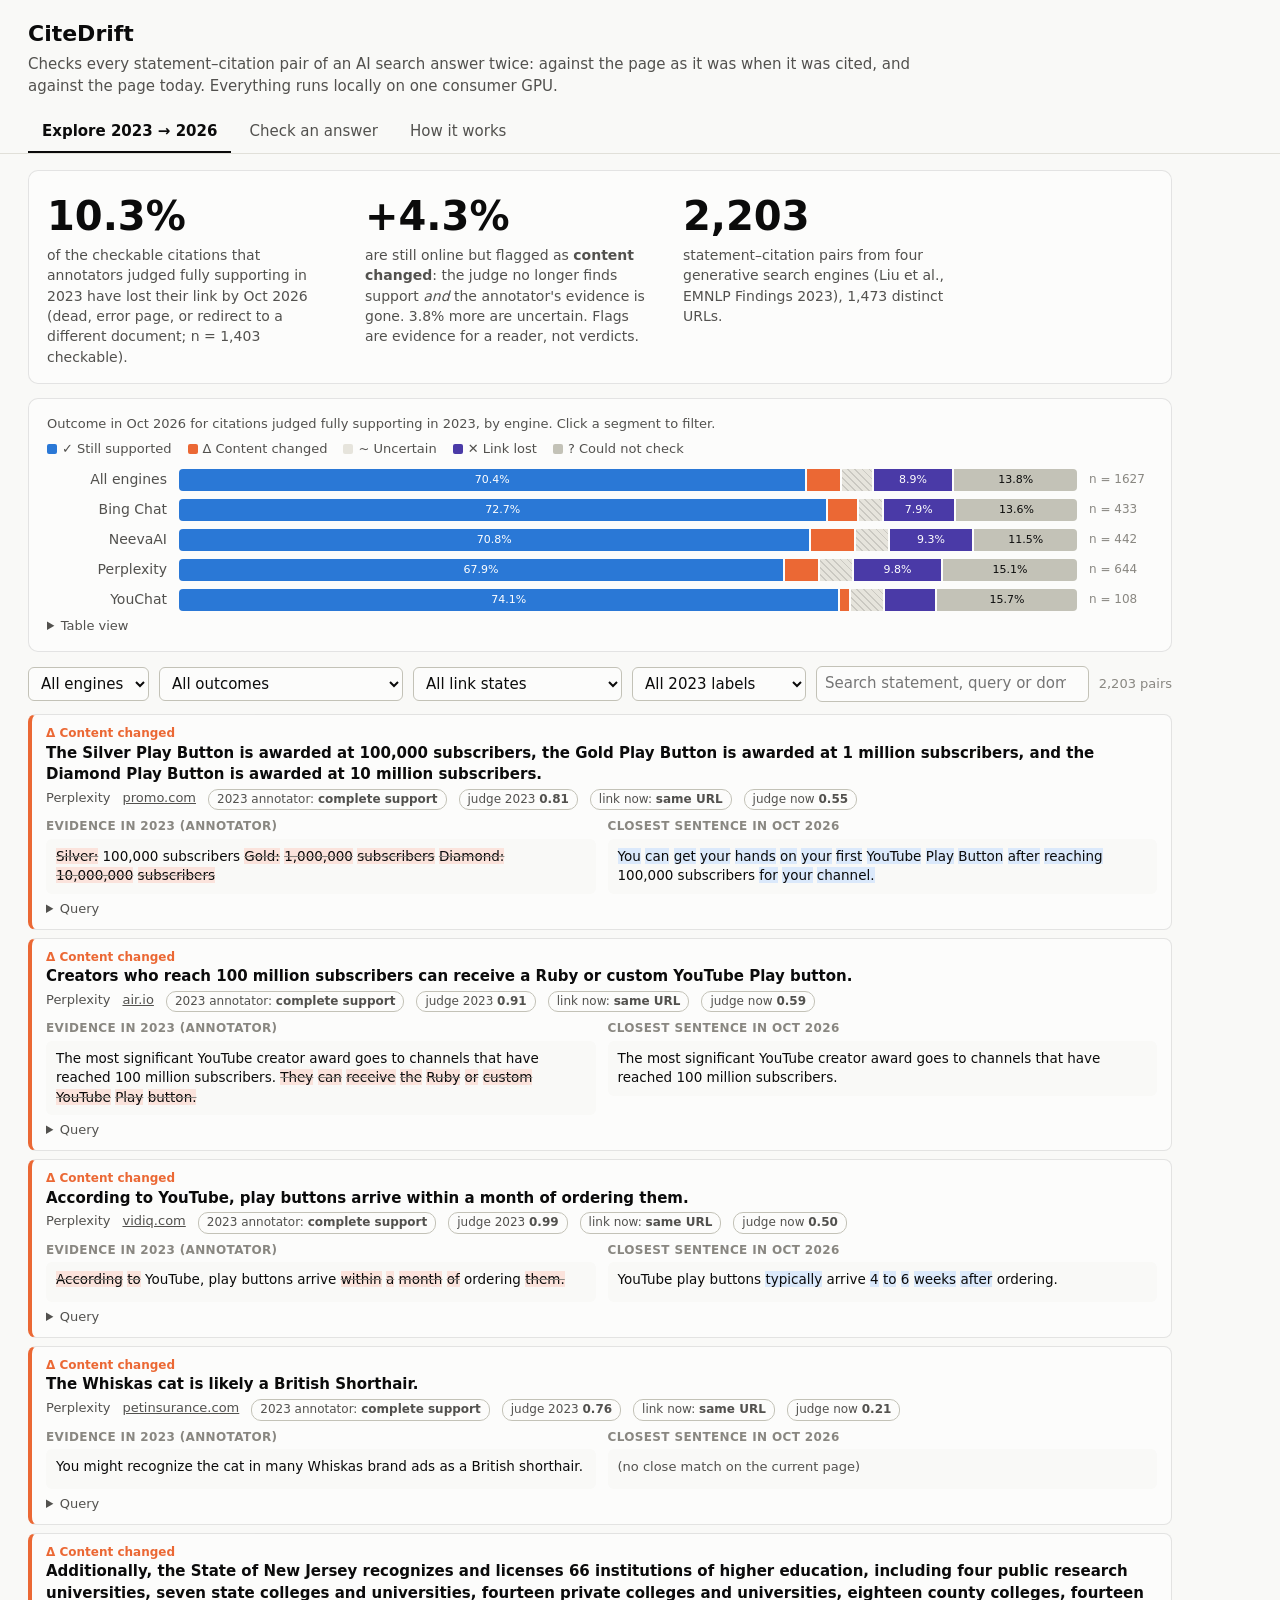
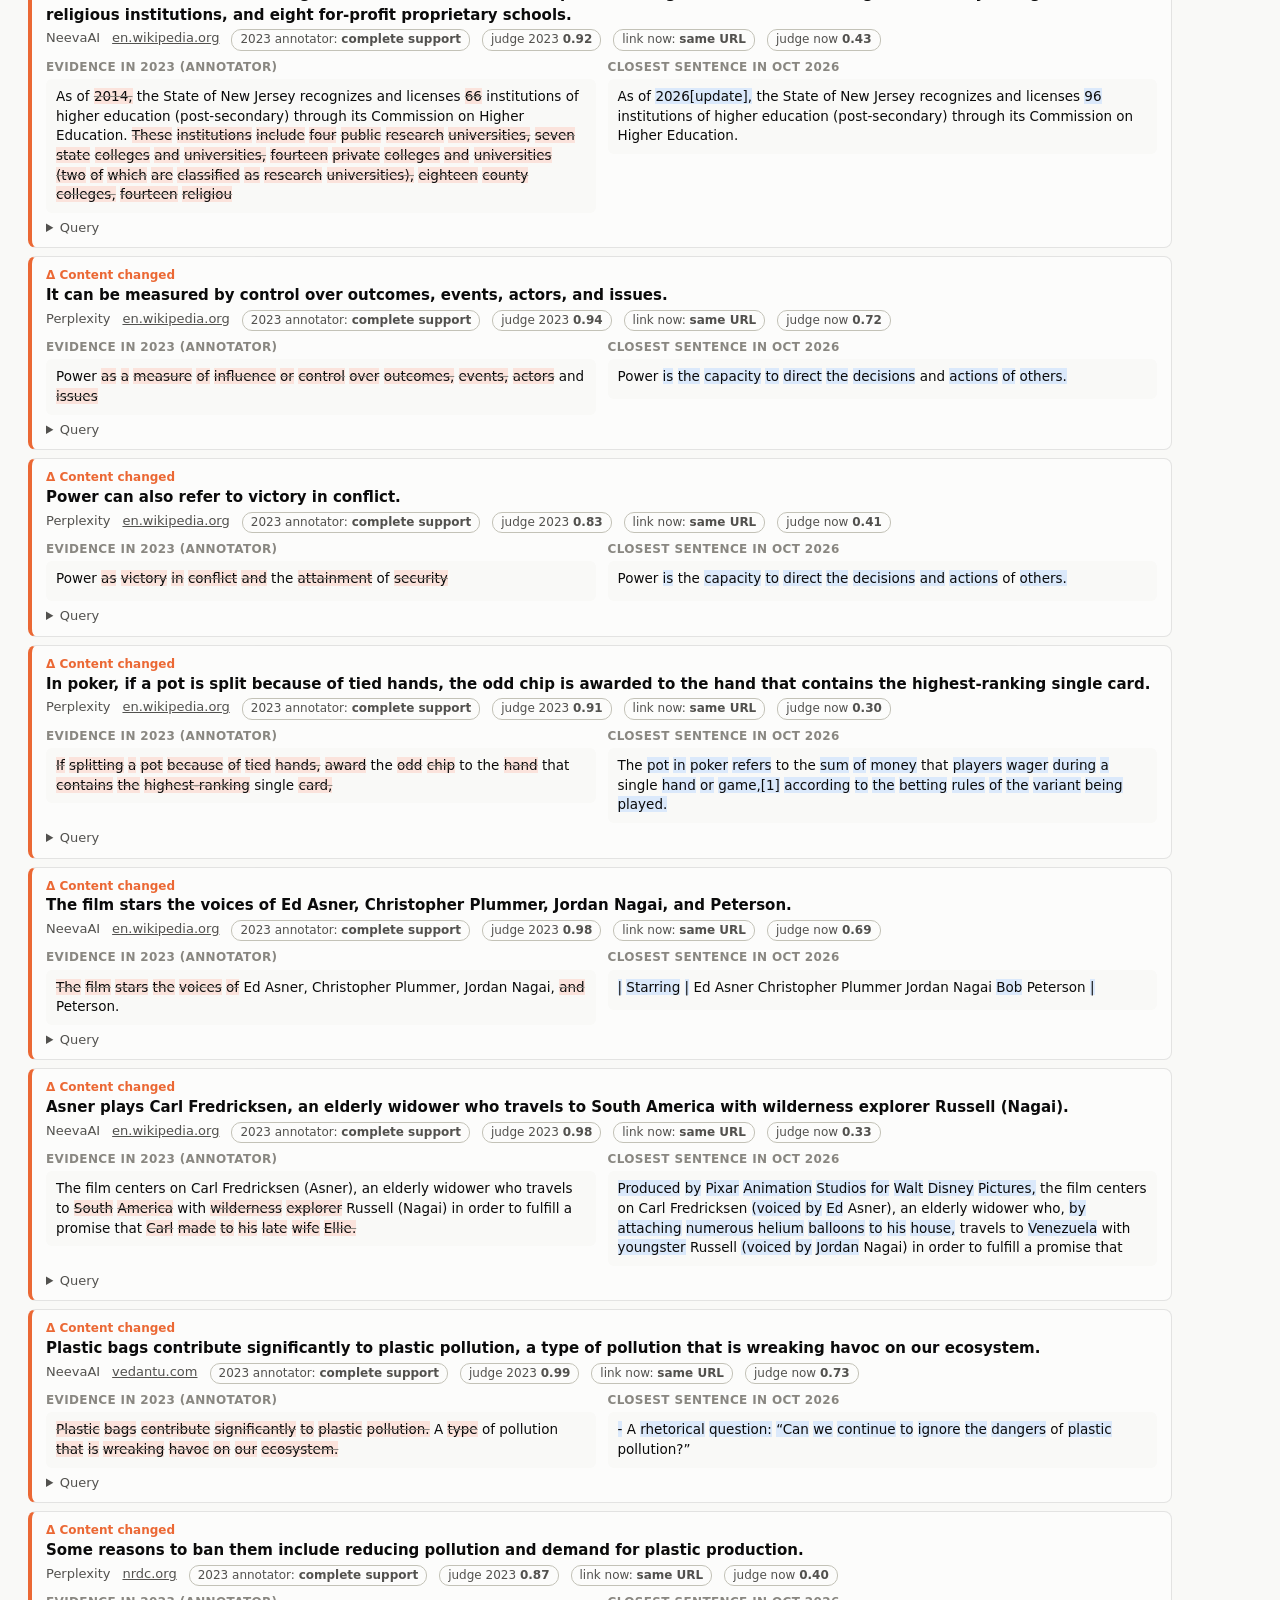
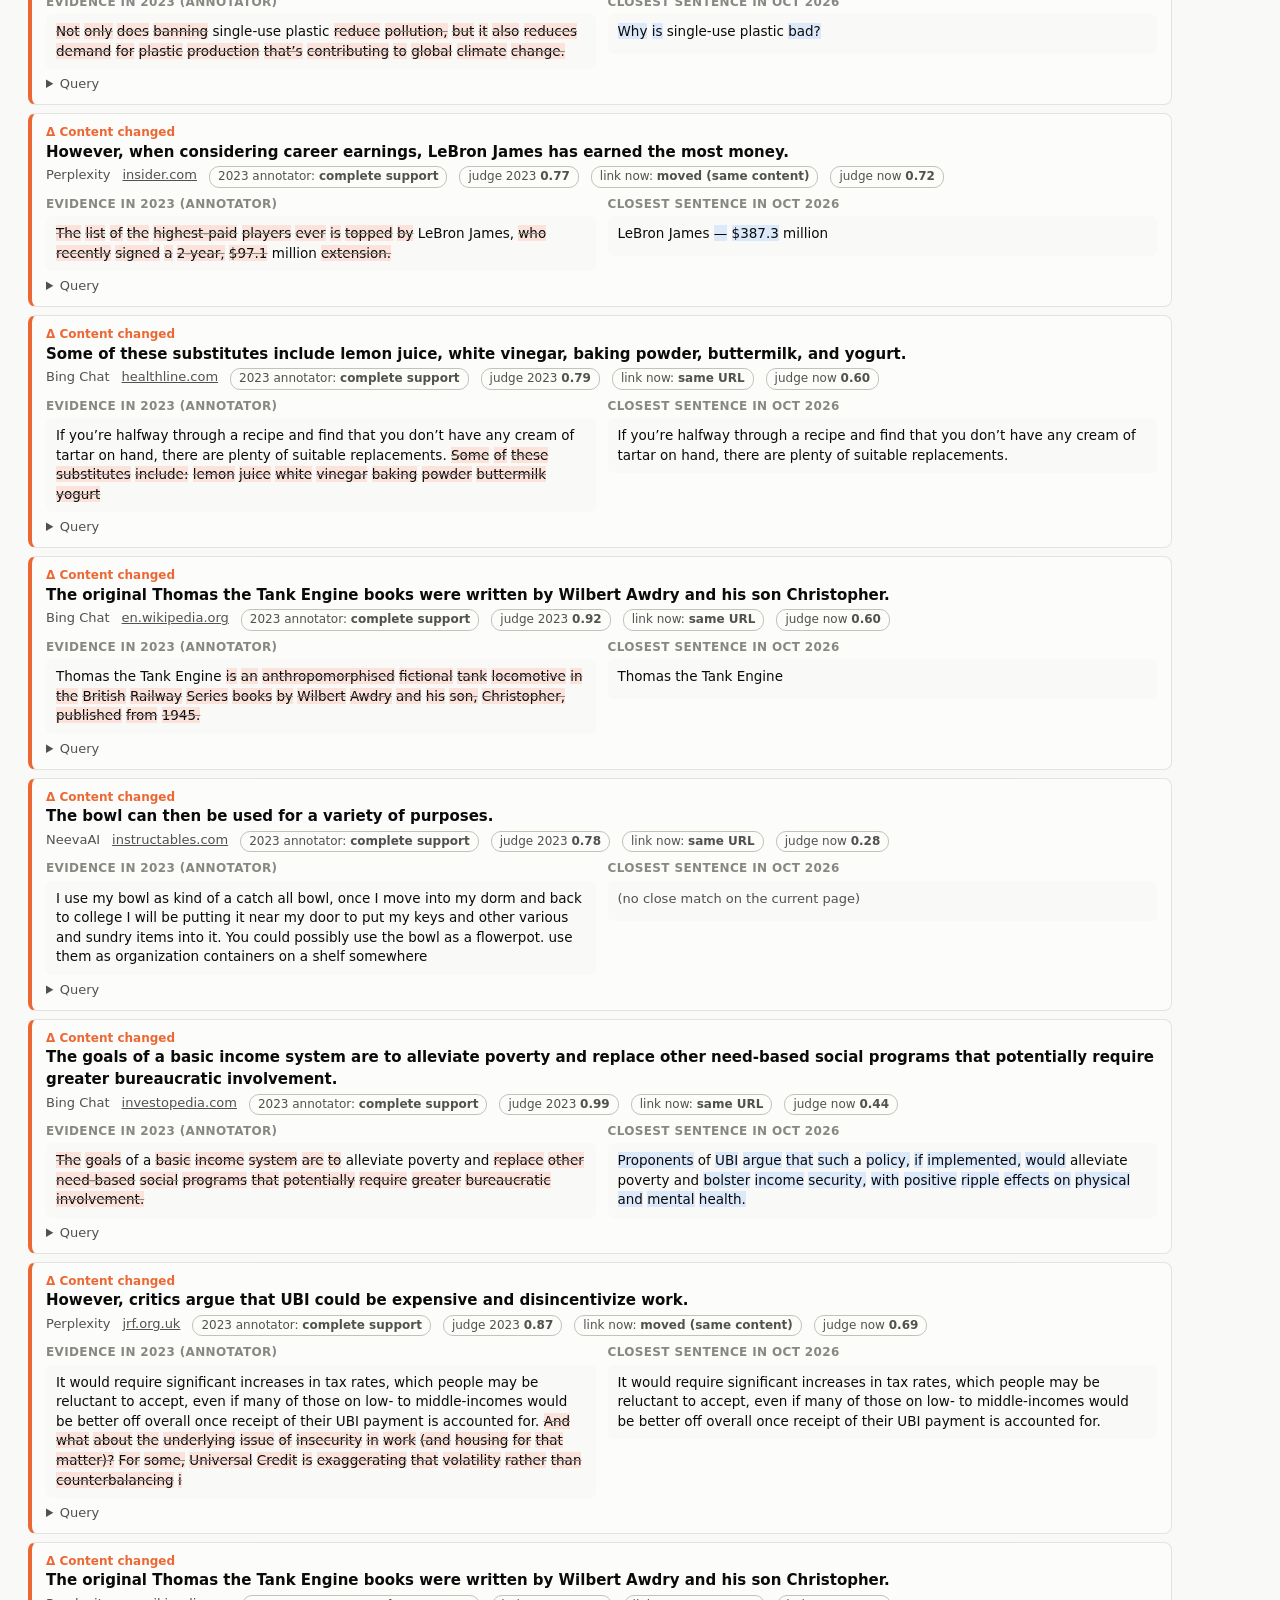
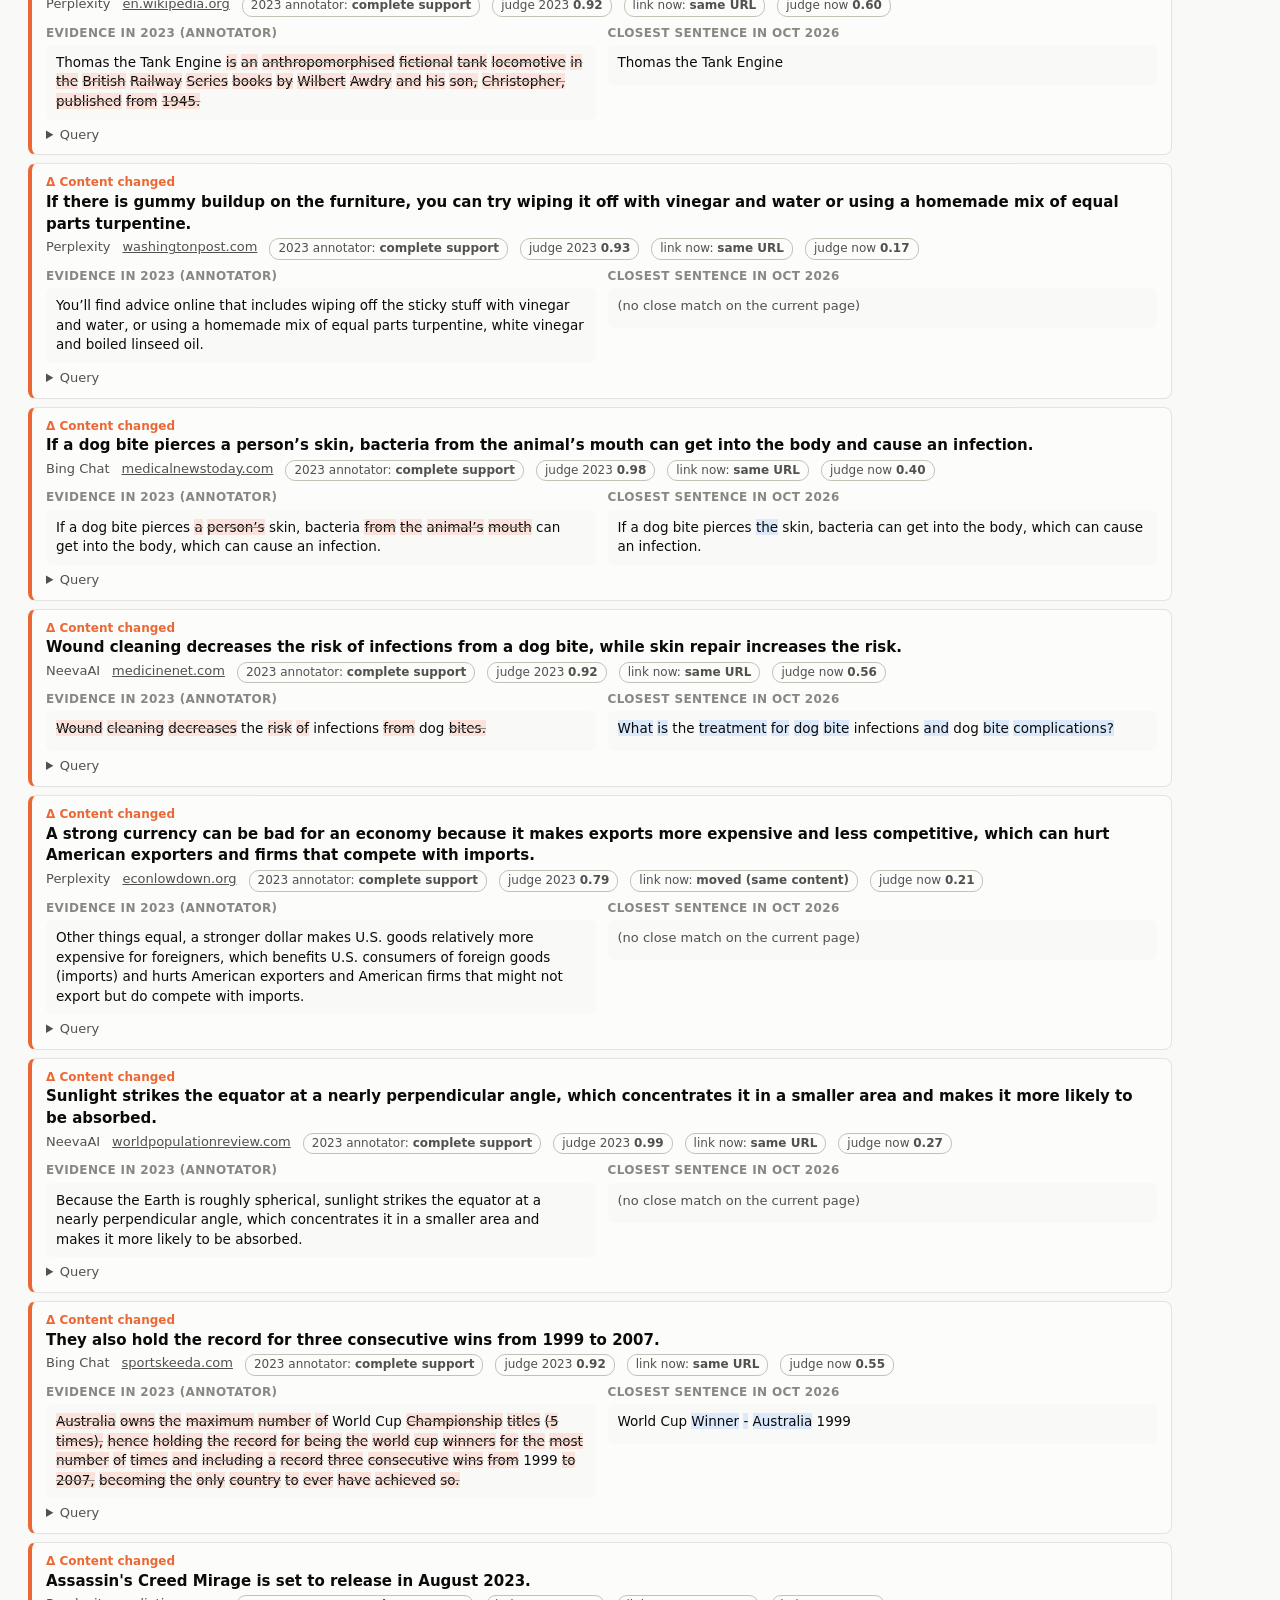
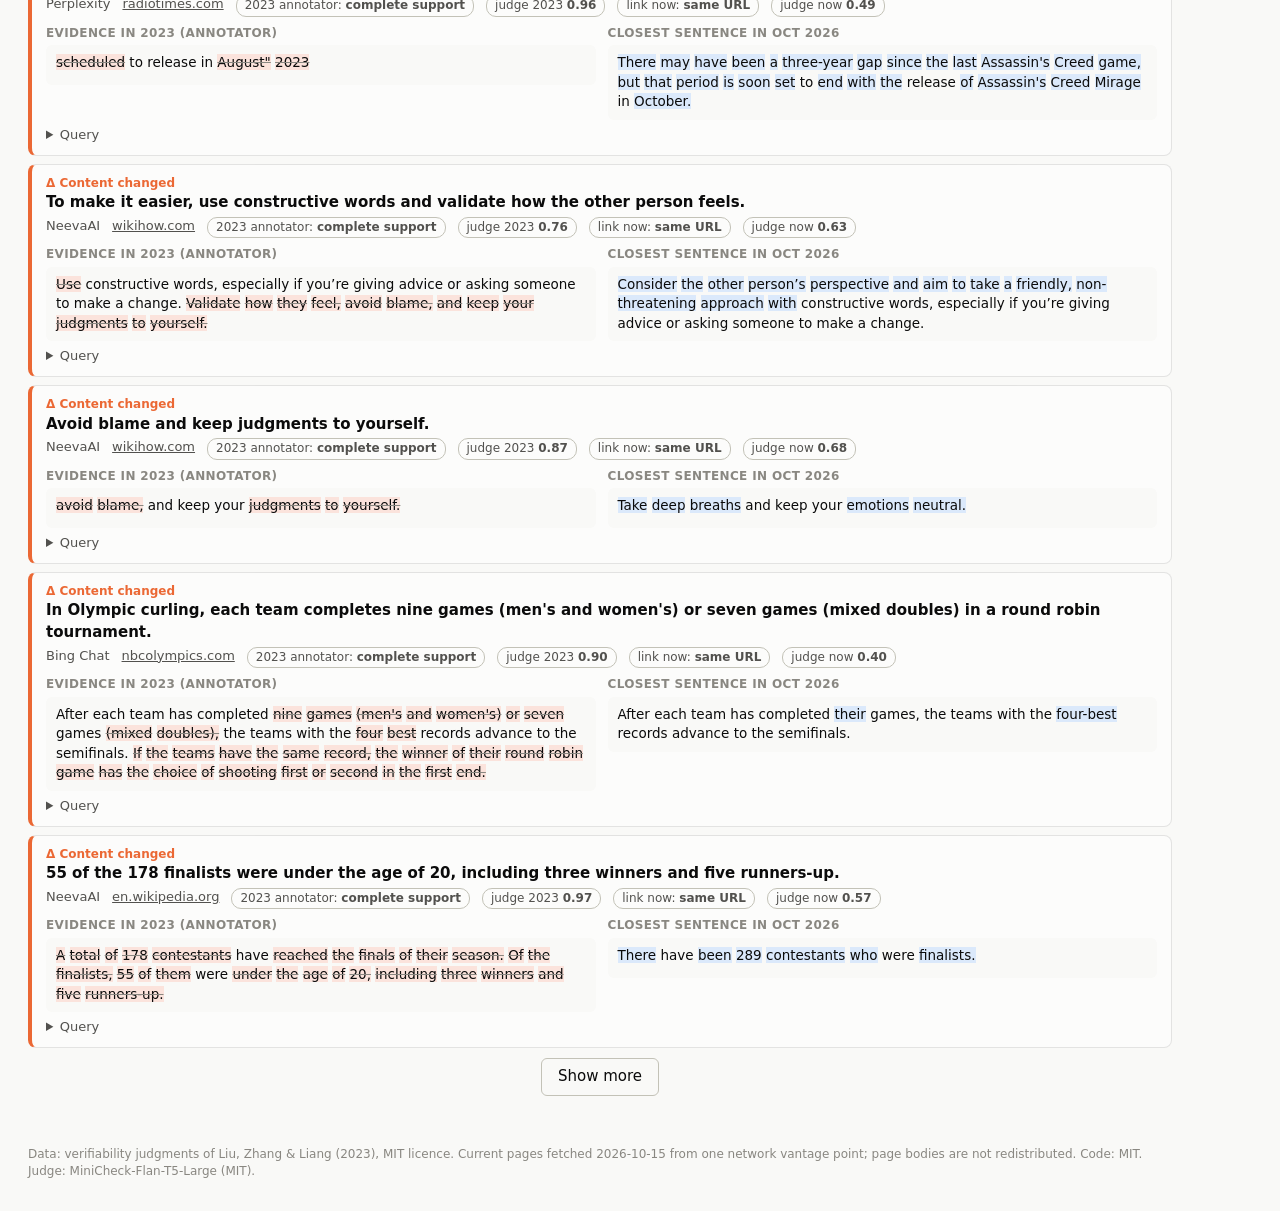
==== app/static/index.html @ 55ca8584 "Initial commit: CiteDrift system, experiments, explorer and demo paper" ====
<!doctype html>
<html lang="en">
<head>
<meta charset="utf-8">
<meta name="viewport" content="width=device-width, initial-scale=1">
<title>CiteDrift: do cited pages still support AI search answers?</title>
<link rel="icon" href="data:image/svg+xml,%3Csvg xmlns='http://www.w3.org/2000/svg' viewBox='0 0 16 16'%3E%3Crect width='16' height='16' rx='3' fill='%232a78d6'/%3E%3Cpath d='M4 8.5l2.5 2.5L12 5' stroke='white' stroke-width='2' fill='none'/%3E%3C/svg%3E">
<link rel="stylesheet" href="style.css">
</head>
<body>
<header>
  <h1>CiteDrift</h1>
  <p>Checks every statement–citation pair of an AI search answer twice: against the page as it was when it was cited,
  and against the page today. Everything runs locally on one consumer GPU.</p>
</header>
<nav>
  <button data-tab="explore" class="on">Explore 2023 → 2026</button>
  <button data-tab="check">Check an answer</button>
  <button data-tab="about">How it works</button>
</nav>
<main>
  <section id="explore">
    <div class="panel">
      <div class="hero" id="hero"></div>
    </div>
    <div class="panel">
      <div class="note" id="barTitle"></div>
      <div class="legend" id="legend"></div>
      <div class="rows" id="bars"></div>
      <details><summary>Table view</summary><div id="table"></div></details>
    </div>
    <div class="filters">
      <select id="fEngine"><option value="">All engines</option></select>
      <select id="fClass"><option value="">All outcomes</option></select>
      <select id="fState"><option value="">All link states</option></select>
      <select id="fLabel"><option value="">All 2023 labels</option><option>complete_support</option><option>partial_support</option><option>no_support</option></select>
      <input id="fText" type="search" placeholder="Search statement, query or domain">
      <span class="count" id="count"></span>
    </div>
    <div id="list"></div>
    <div class="more"><button class="act ghost hidden" id="moreBtn">Show more</button></div>
  </section>

  <section id="check" class="hidden">
    <div class="panel">
      <div id="checkStatus" class="note"></div>
      <label class="f" for="answer">Answer text, with citation markers like [1] [2]</label>
      <textarea id="answer" rows="7"></textarea>
      <label class="f" for="urls">Cited URLs, one per line, in marker order ([1] is the first line)</label>
      <textarea id="urls" rows="4"></textarea>
      <div style="display:flex; gap:16px; align-items:end; flex-wrap:wrap">
        <div style="width:220px"><label class="f" for="citedAt">Date of the answer (optional)</label>
          <input id="citedAt" type="date"></div>
        <label class="note"><input type="checkbox" id="explain"> explain flagged citations (Qwen2.5-7B, slower)</label>
        <label class="note"><input type="checkbox" id="datasetThen"> use the 2023 page text saved with the Liu et al. data (if local)</label>
        <label class="note"><input type="checkbox" id="browserCheck"> open refused pages once in a browser (slower)</label>
        <button class="act" id="runBtn">Check citations</button>
        <button class="act ghost" id="exampleBtn">Load an example</button>
      </div>
      <p class="note">With a date, the Internet Archive snapshot closest to it is used as the "then" page. Without one,
      only today's support is judged. Pages are fetched once, on your request, by your own machine.</p>
    </div>
    <div id="checkOut"></div>
  </section>

  <section id="about" class="hidden">
    <div class="panel note" id="aboutBody"></div>
  </section>
</main>
<div class="tip" id="tip"></div>
<footer id="foot"></footer>
<script src="app.js"></script>
</body>
</html>
---- app/static/style.css ----
:root {
  color-scheme: light;
  --page: #f9f9f7; --surface: #fcfcfb; --ink: #0b0b0b; --ink2: #52514e; --muted: #898781;
  --grid: #e1e0d9; --axis: #c3c2b7; --ring: rgba(11,11,11,0.10);
  --c-still: #2a78d6; --c-changed: #eb6834; --c-lost: #4a3aa7; --c-unver: #c3c2b7; --c-uncert: #e6e4dc; --c-never: #898781;
  --del: #fbe3dc; --ins: #dbe9fb;
  font-family: system-ui, -apple-system, "Segoe UI", sans-serif;
}
@media (prefers-color-scheme: dark) {
  :root:where(:not([data-theme="light"])) {
    color-scheme: dark;
    --page: #0d0d0d; --surface: #1a1a19; --ink: #ffffff; --ink2: #c3c2b7; --muted: #898781;
    --grid: #2c2c2a; --axis: #383835; --ring: rgba(255,255,255,0.10);
    --c-still: #3987e5; --c-changed: #d95926; --c-lost: #9085e9; --c-unver: #4a4a46; --c-uncert: #33332f; --c-never: #6f6d68;
    --del: #4a2a20; --ins: #1d3553;
  }
}
* { box-sizing: border-box; }
body { margin: 0; background: var(--page); color: var(--ink); font-size: 15px; line-height: 1.45; }
header { padding: 18px 28px 6px; }
header h1 { margin: 0; font-size: 22px; }
header p { margin: 4px 0 0; color: var(--ink2); max-width: 900px; }
nav { display: flex; gap: 4px; padding: 10px 28px 0; border-bottom: 1px solid var(--grid); }
nav button { border: 0; background: none; padding: 8px 14px; font: inherit; color: var(--ink2); cursor: pointer;
  border-bottom: 2px solid transparent; }
nav button.on { color: var(--ink); border-bottom-color: var(--ink); font-weight: 600; }
main { padding: 16px 28px 40px; max-width: 1200px; }
.panel { background: var(--surface); border: 1px solid var(--ring); border-radius: 10px; padding: 16px 18px; margin-bottom: 14px; }
.hero { display: flex; gap: 28px; flex-wrap: wrap; align-items: baseline; }
.hero .num { font-size: 40px; font-weight: 650; }
.hero .lab { color: var(--ink2); max-width: 290px; font-size: 14px; }
.legend { display: flex; gap: 16px; flex-wrap: wrap; font-size: 13px; color: var(--ink2); margin: 6px 0 10px; }
.sw { display: inline-block; width: 10px; height: 10px; border-radius: 2px; margin-right: 5px; vertical-align: -1px; }
.rows { display: grid; grid-template-columns: 120px 1fr 64px; gap: 8px 12px; align-items: center; }
.rows .name { font-size: 14px; color: var(--ink2); text-align: right; }
.rows .n { font-size: 12px; color: var(--muted); font-variant-numeric: tabular-nums; }
.bar { display: flex; height: 22px; gap: 2px; }
.seg { height: 100%; min-width: 2px; cursor: pointer; position: relative; display: flex; align-items: center;
  justify-content: center; font-size: 11px; color: #fff; overflow: hidden; white-space: nowrap; }
.seg:first-child { border-radius: 4px 0 0 4px; } .seg:last-child { border-radius: 0 4px 4px 0; }
.seg.unver { color: var(--ink); }
.seg[data-c="uncertain"] { background-image: repeating-linear-gradient(45deg, transparent 0 4px, rgba(0,0,0,.12) 4px 5px); }
.seg:hover { outline: 2px solid var(--ink); outline-offset: 1px; }
.tip { position: fixed; pointer-events: none; background: var(--surface); color: var(--ink); border: 1px solid var(--ring);
  border-radius: 6px; padding: 6px 9px; font-size: 13px; box-shadow: 0 2px 10px rgba(0,0,0,.12); display: none; z-index: 9; }
.filters { display: flex; gap: 10px; flex-wrap: wrap; align-items: center; margin-bottom: 12px; }
.filters select, .filters input { font: inherit; padding: 6px 8px; border: 1px solid var(--axis); border-radius: 6px;
  background: var(--surface); color: var(--ink); }
.filters input { flex: 1; min-width: 200px; }
.count { color: var(--muted); font-size: 13px; }
.card { background: var(--surface); border: 1px solid var(--ring); border-left: 4px solid var(--c-never);
  border-radius: 8px; padding: 10px 14px; margin-bottom: 8px; }
.card.still_supported { border-left-color: var(--c-still); } .card.content_changed { border-left-color: var(--c-changed); }
.card.link_lost { border-left-color: var(--c-lost); } .card.uncertain { border-left-color: var(--c-uncert); } .card.unverifiable { border-left-color: var(--c-unver); }
.card .stmt { font-weight: 550; }
.card .meta { font-size: 13px; color: var(--ink2); margin-top: 3px; display: flex; gap: 12px; flex-wrap: wrap; }
.card .meta a { color: var(--ink2); }
.pill { font-size: 12px; padding: 1px 8px; border-radius: 10px; border: 1px solid var(--axis); white-space: nowrap; }
.pill b { font-weight: 650; }
.cls { font-size: 12px; font-weight: 600; }
.tl { display: grid; grid-template-columns: 1fr 1fr; gap: 12px; margin-top: 8px; font-size: 13.5px; }
.tl h4 { margin: 0 0 3px; font-size: 12px; color: var(--muted); font-weight: 600; text-transform: uppercase; letter-spacing: .03em; }
.tl .box { background: var(--page); border-radius: 6px; padding: 8px 10px; min-height: 40px; }
del { background: var(--del); text-decoration: line-through; text-decoration-color: var(--muted); }
ins { background: var(--ins); text-decoration: none; }
details summary { cursor: pointer; color: var(--ink2); font-size: 13px; margin-top: 6px; }
.more { text-align: center; margin: 10px 0; }
button.act { font: inherit; padding: 7px 16px; border-radius: 6px; border: 1px solid var(--ink); background: var(--ink);
  color: var(--surface); cursor: pointer; }
button.ghost { background: none; color: var(--ink); border-color: var(--axis); }
textarea, input[type=date], input[type=text] { font: inherit; width: 100%; padding: 8px; border: 1px solid var(--axis);
  border-radius: 6px; background: var(--surface); color: var(--ink); }
label.f { display: block; font-size: 13px; color: var(--ink2); margin: 10px 0 4px; }
.note { font-size: 13px; color: var(--ink2); }
.warn { color: var(--c-changed); }
table.t { border-collapse: collapse; font-size: 13px; width: 100%; }
table.t th, table.t td { border-bottom: 1px solid var(--grid); padding: 4px 8px; text-align: right; font-variant-numeric: tabular-nums; }
table.t th:first-child, table.t td:first-child { text-align: left; }
.hidden { display: none; }
footer { color: var(--muted); font-size: 12px; padding: 0 28px 30px; max-width: 1200px; }
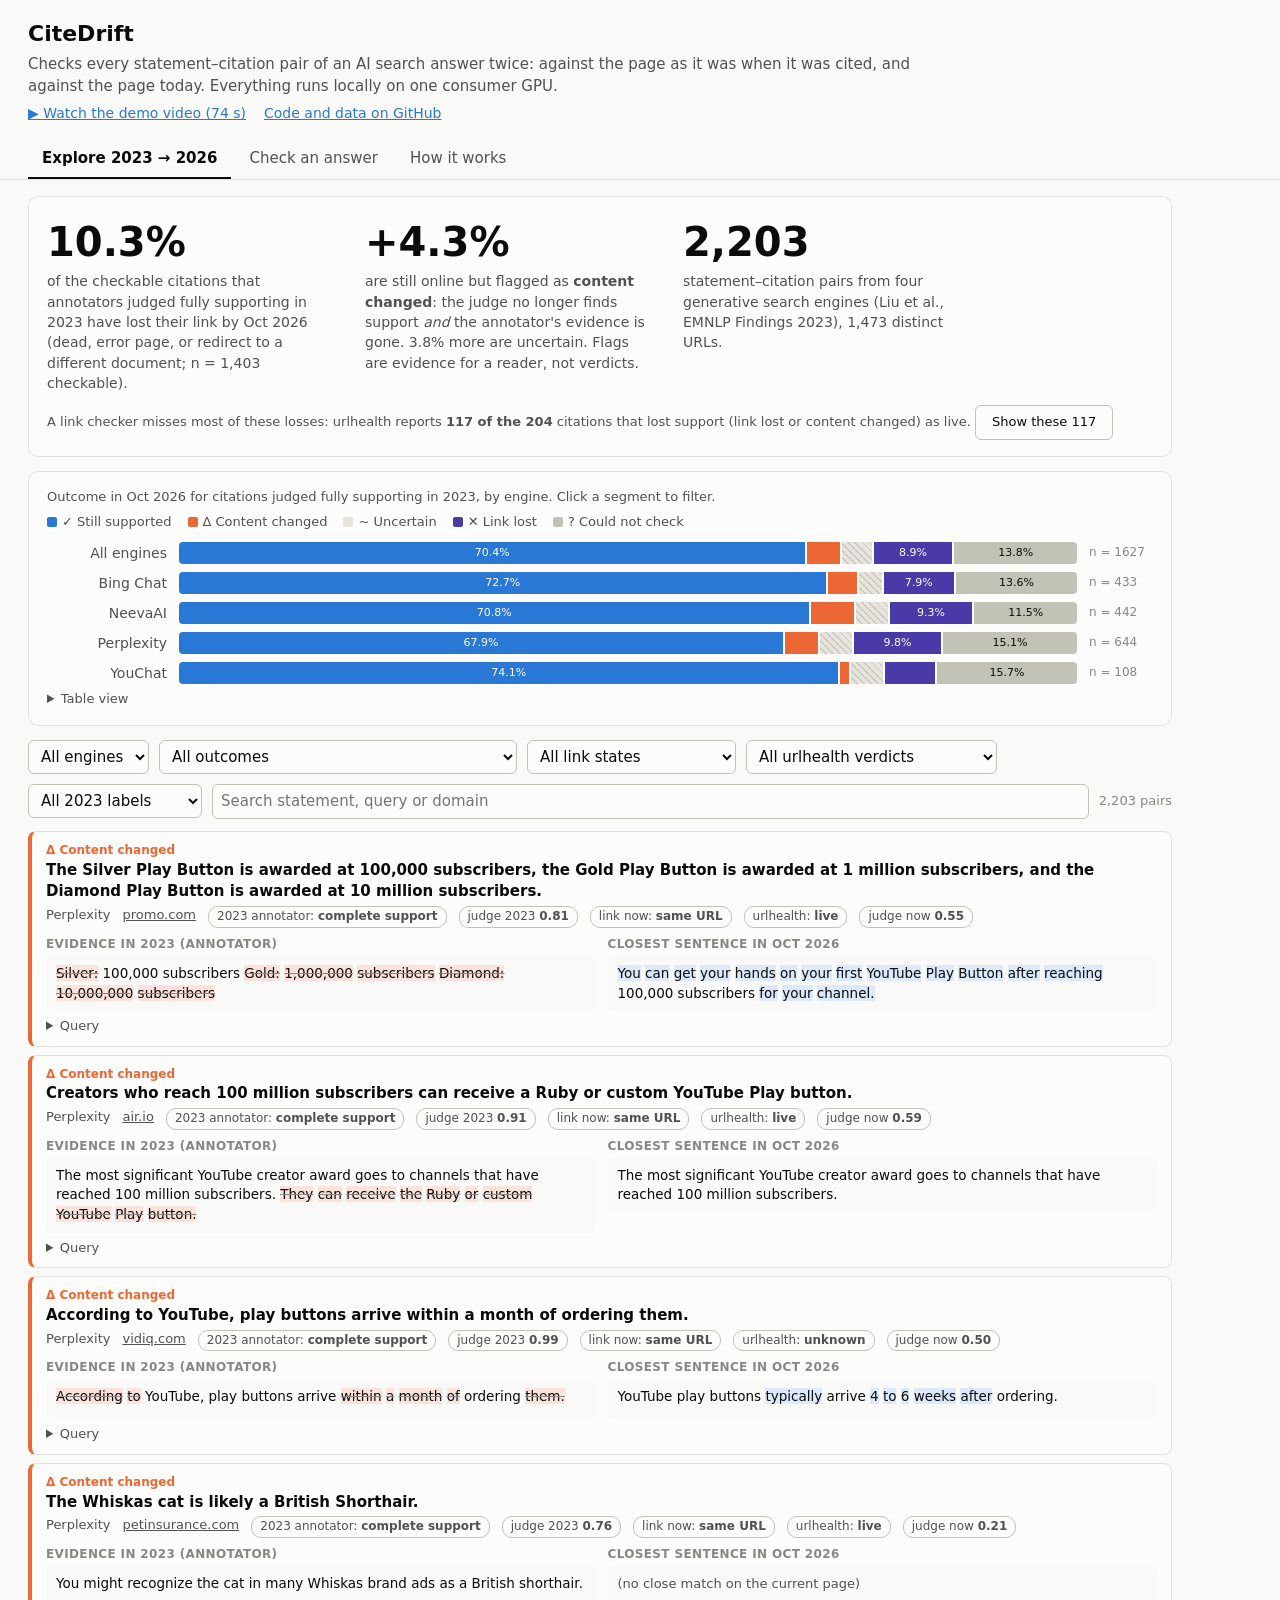
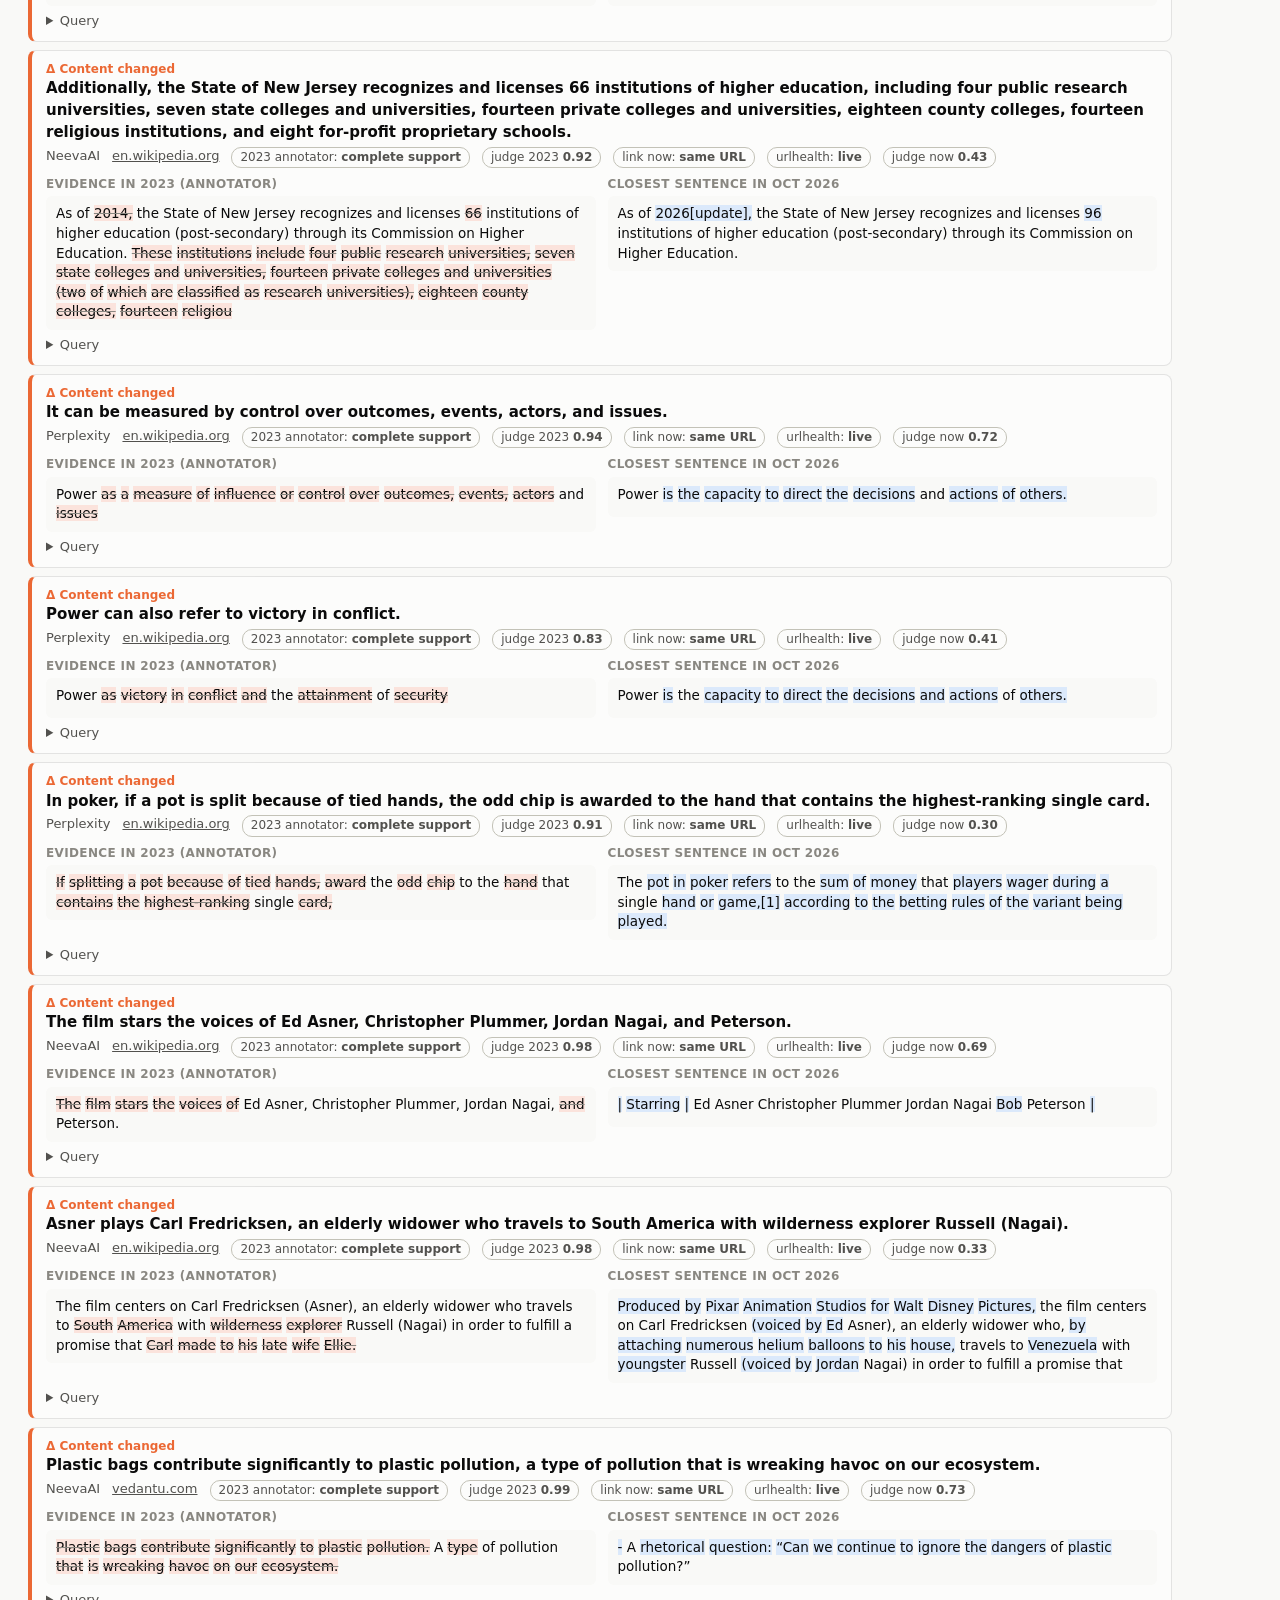
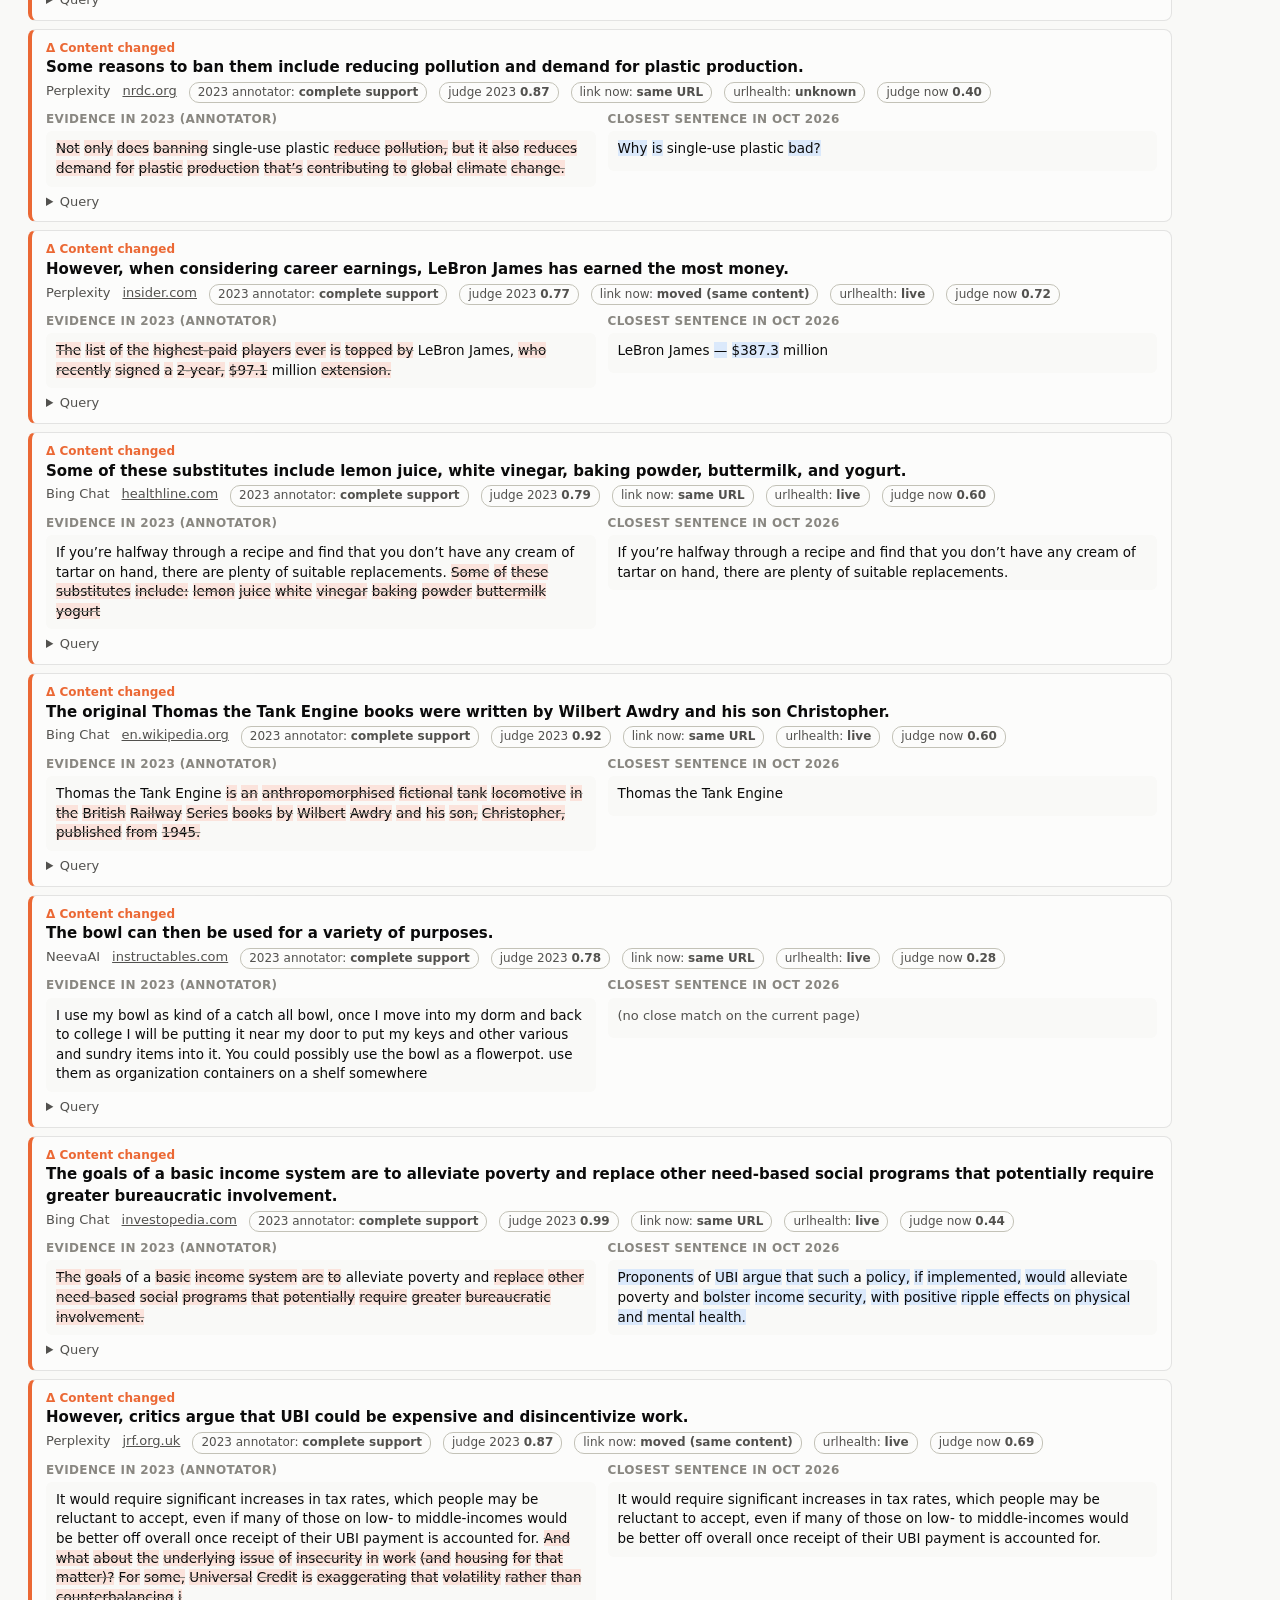
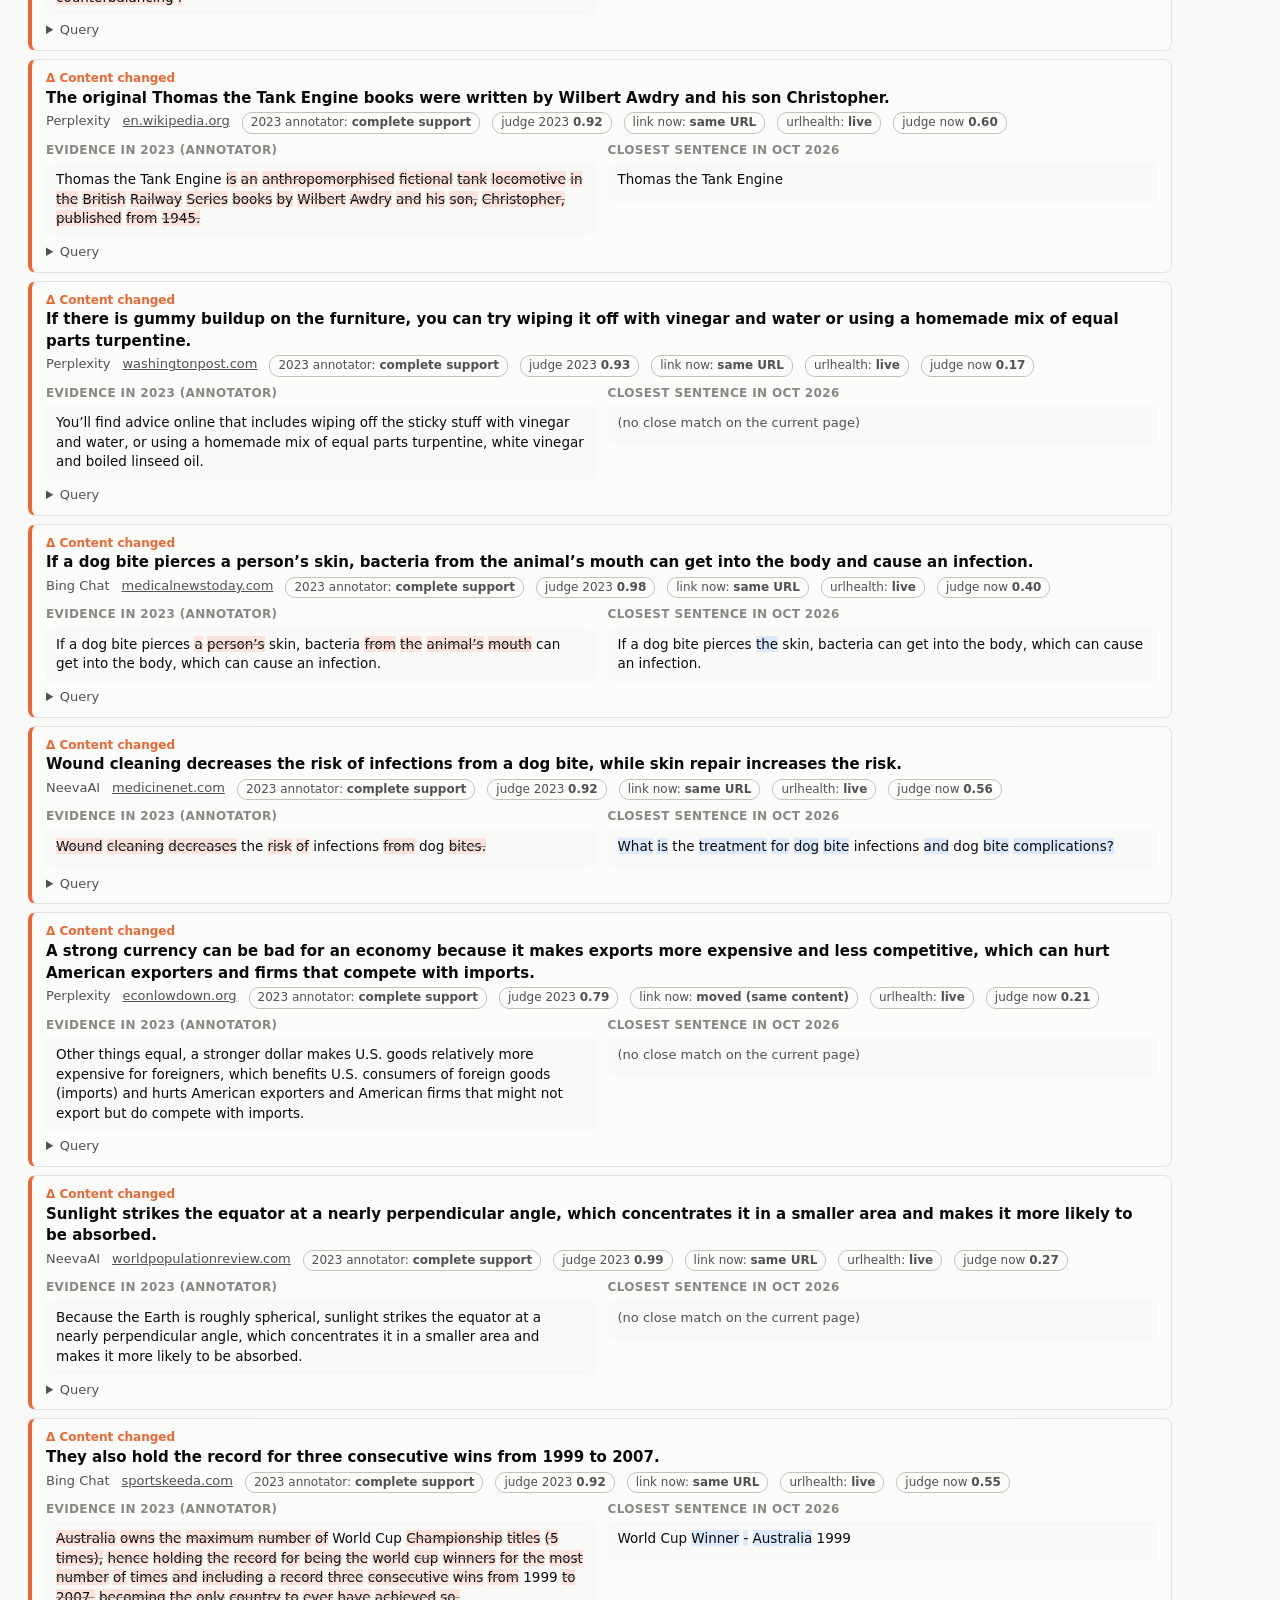
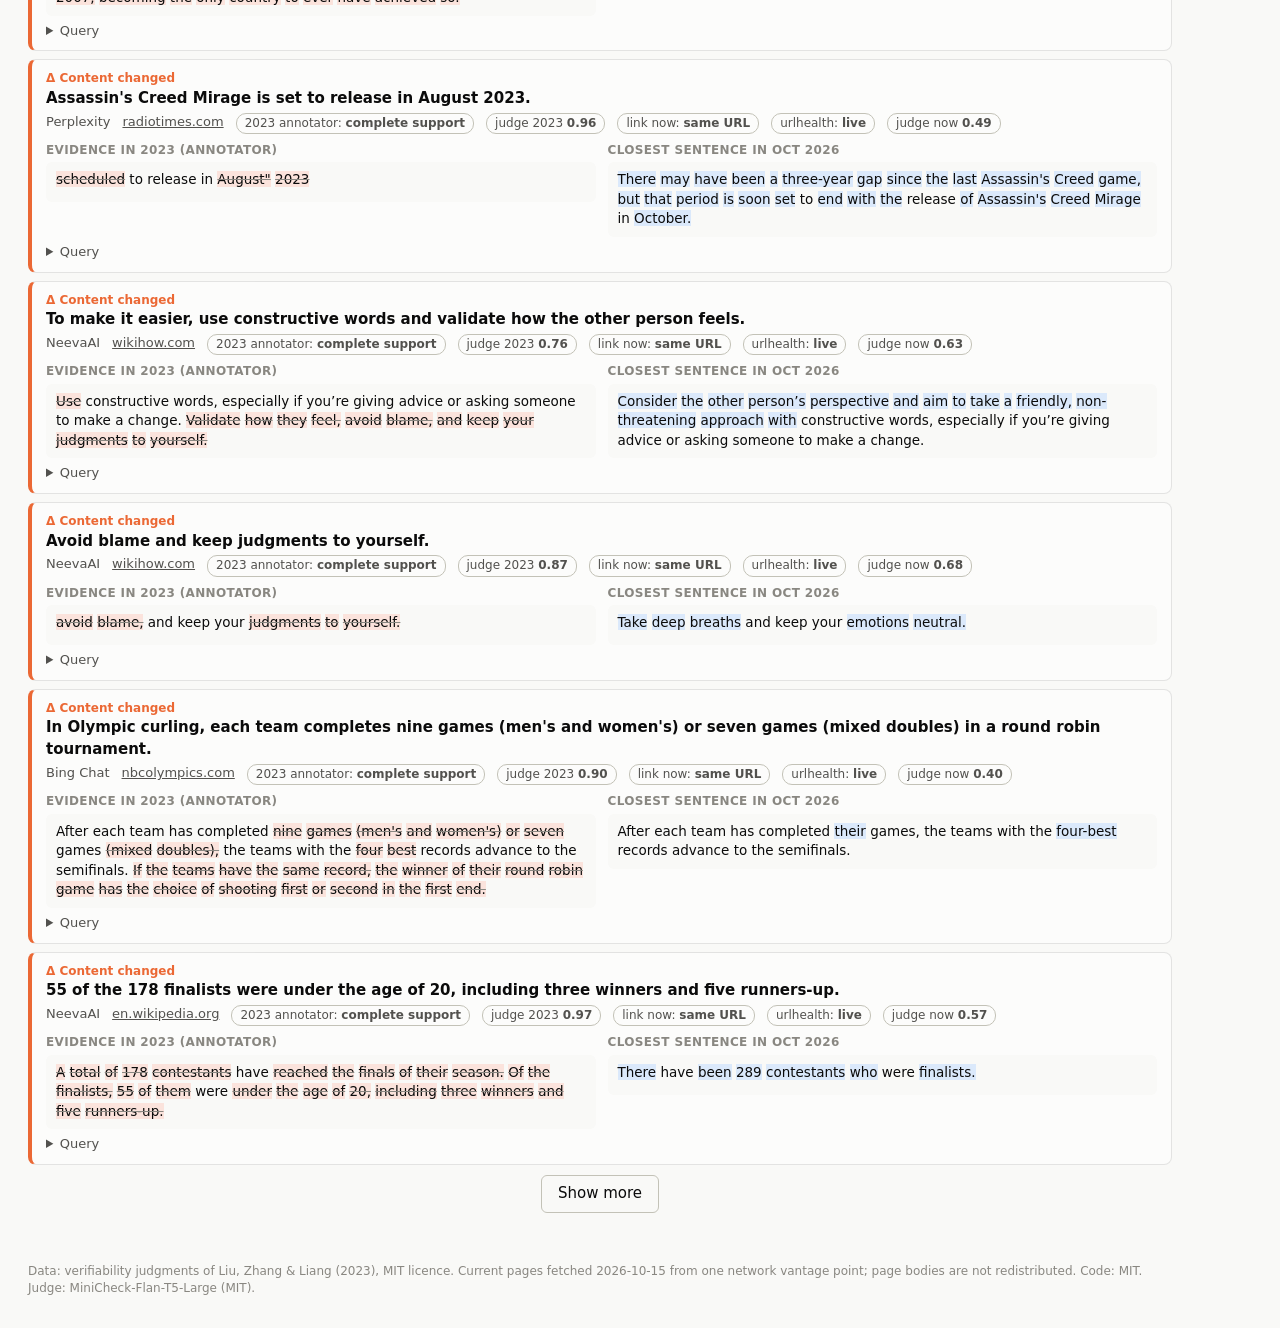
==== commit 6d4a570c: "Link the demo video, add urlhealth verdicts to the explorer, fix Qwen reference, build Pages into do" ====
--- a/app/static/index.html
+++ b/app/static/index.html
@@ -12,6 +12,8 @@
   <h1>CiteDrift</h1>
   <p>Checks every statement–citation pair of an AI search answer twice: against the page as it was when it was cited,
   and against the page today. Everything runs locally on one consumer GPU.</p>
+  <p class="links"><a href="https://seungbum.github.io/citedrift/citedrift_demo.mp4" target="_blank" rel="noopener">&#9654; Watch the demo video (74 s)</a>
+  <a href="https://github.com/seungbum/citedrift" target="_blank" rel="noopener">Code and data on GitHub</a></p>
 </header>
 <nav>
   <button data-tab="explore" class="on">Explore 2023 → 2026</button>
@@ -22,6 +24,7 @@
   <section id="explore">
     <div class="panel">
       <div class="hero" id="hero"></div>
+      <div class="note" id="uhNote" style="margin-top:12px"></div>
     </div>
     <div class="panel">
       <div class="note" id="barTitle"></div>
@@ -33,6 +36,7 @@
       <select id="fEngine"><option value="">All engines</option></select>
       <select id="fClass"><option value="">All outcomes</option></select>
       <select id="fState"><option value="">All link states</option></select>
+      <select id="fUh"><option value="">All urlhealth verdicts</option></select>
       <select id="fLabel"><option value="">All 2023 labels</option><option>complete_support</option><option>partial_support</option><option>no_support</option></select>
       <input id="fText" type="search" placeholder="Search statement, query or domain">
       <span class="count" id="count"></span>
--- a/app/static/style.css
+++ b/app/static/style.css
@@ -20,6 +20,8 @@
 header { padding: 18px 28px 6px; }
 header h1 { margin: 0; font-size: 22px; }
 header p { margin: 4px 0 0; color: var(--ink2); max-width: 900px; }
+header p.links { display: flex; gap: 4px 18px; flex-wrap: wrap; font-size: 14px; margin-top: 6px; }
+header p.links a { color: var(--c-still); }
 nav { display: flex; gap: 4px; padding: 10px 28px 0; border-bottom: 1px solid var(--grid); }
 nav button { border: 0; background: none; padding: 8px 14px; font: inherit; color: var(--ink2); cursor: pointer;
   border-bottom: 2px solid transparent; }
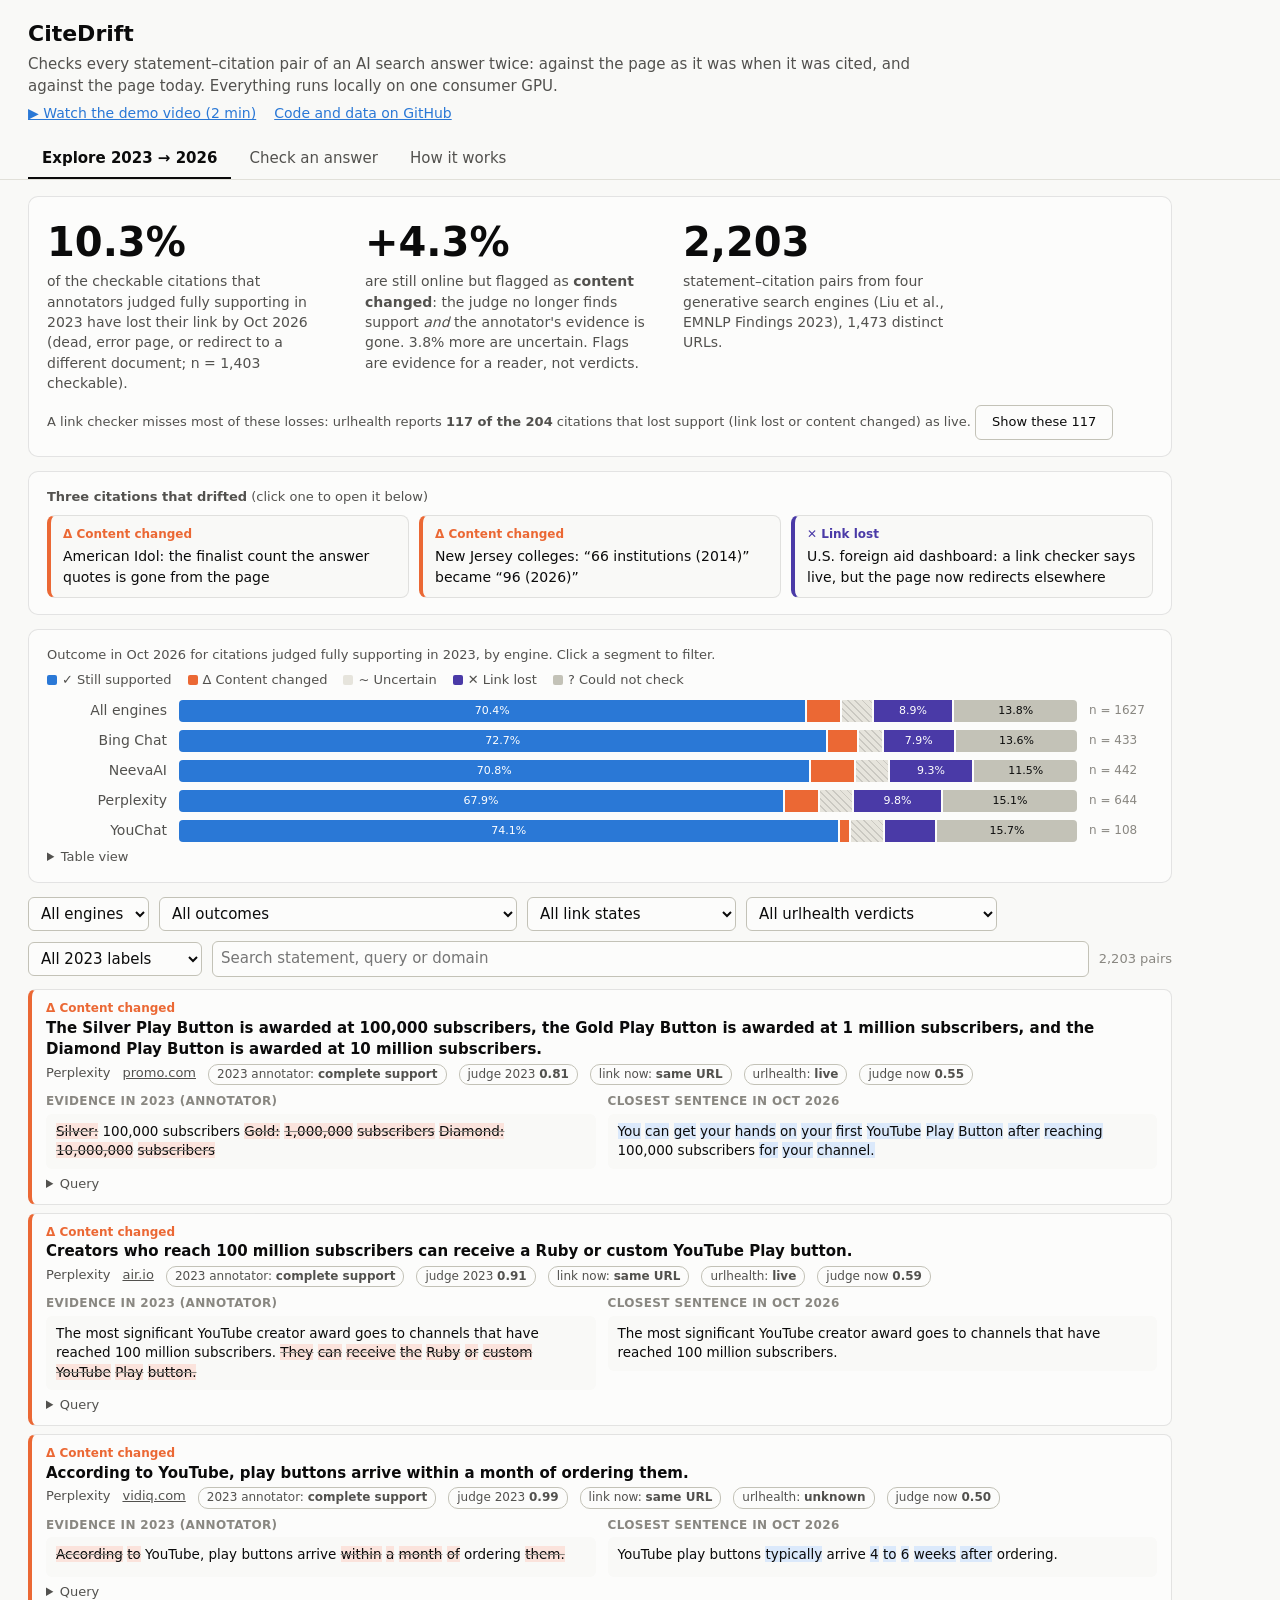
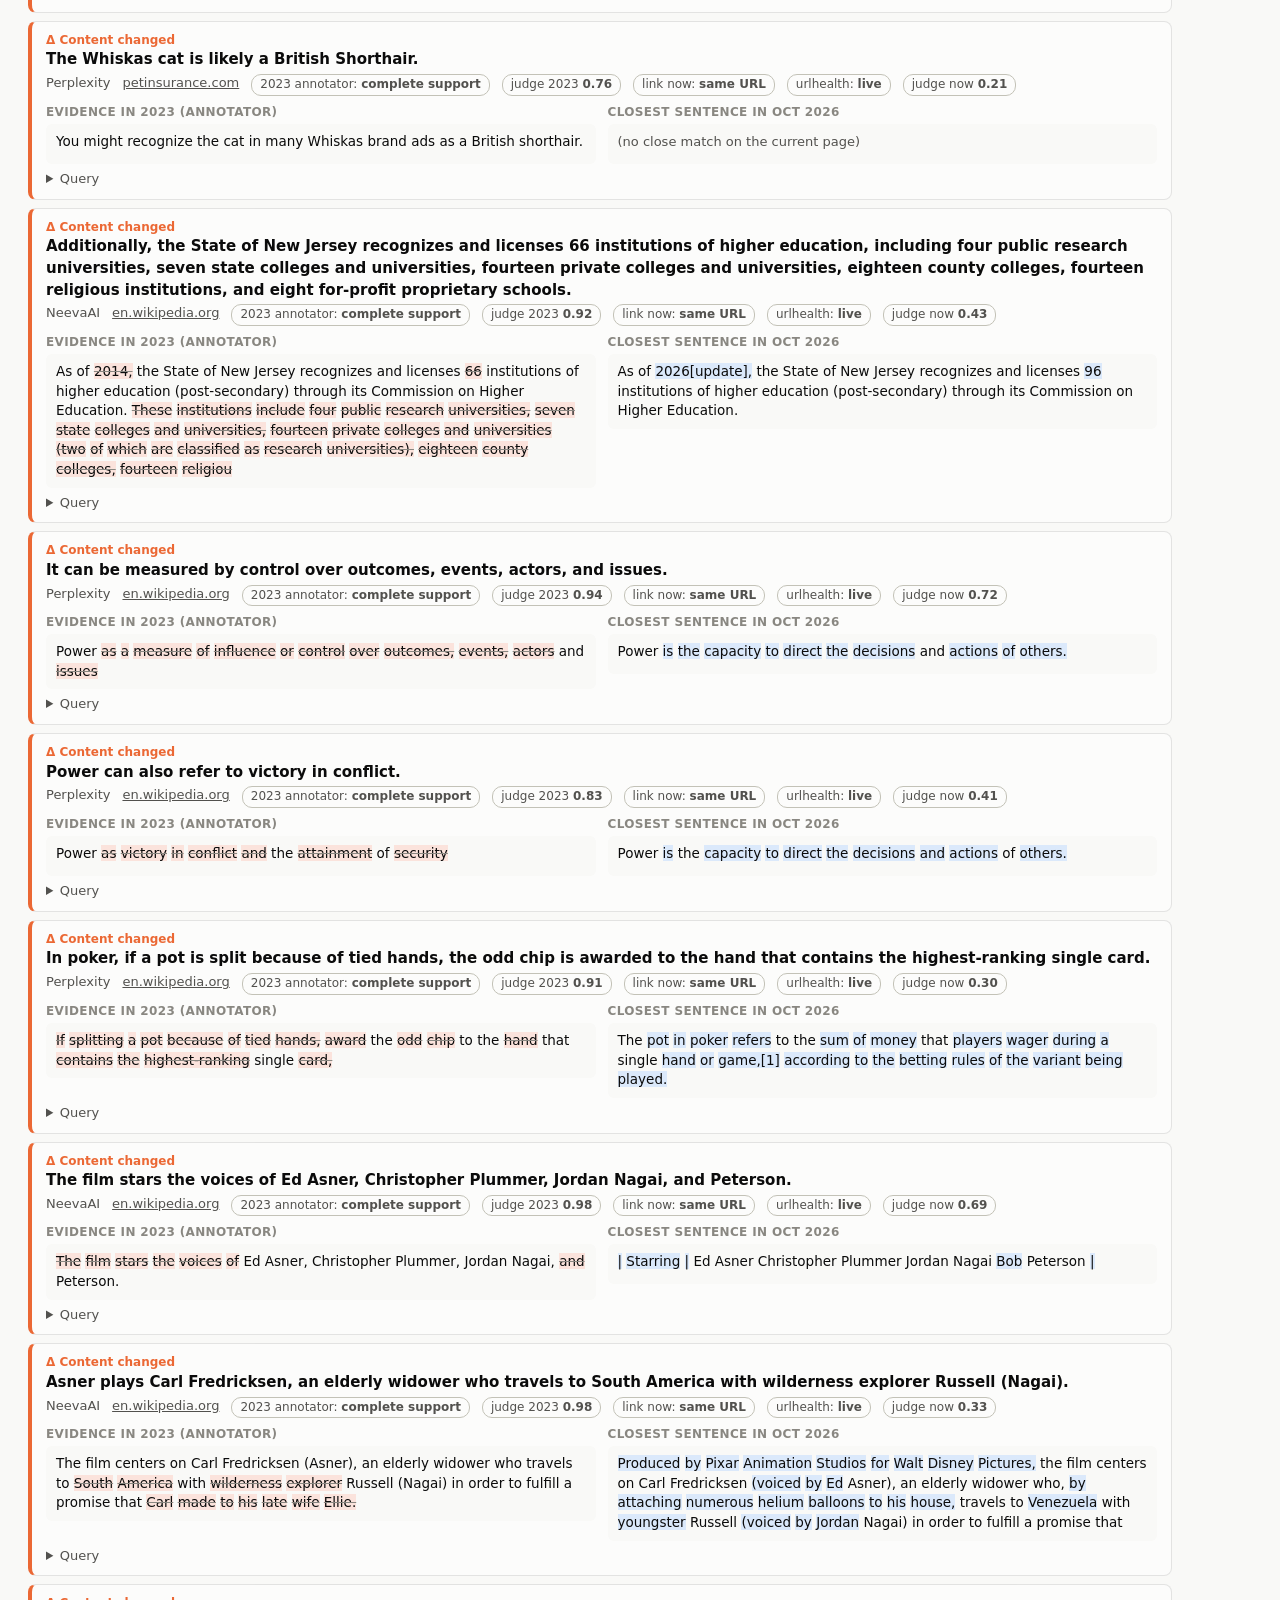
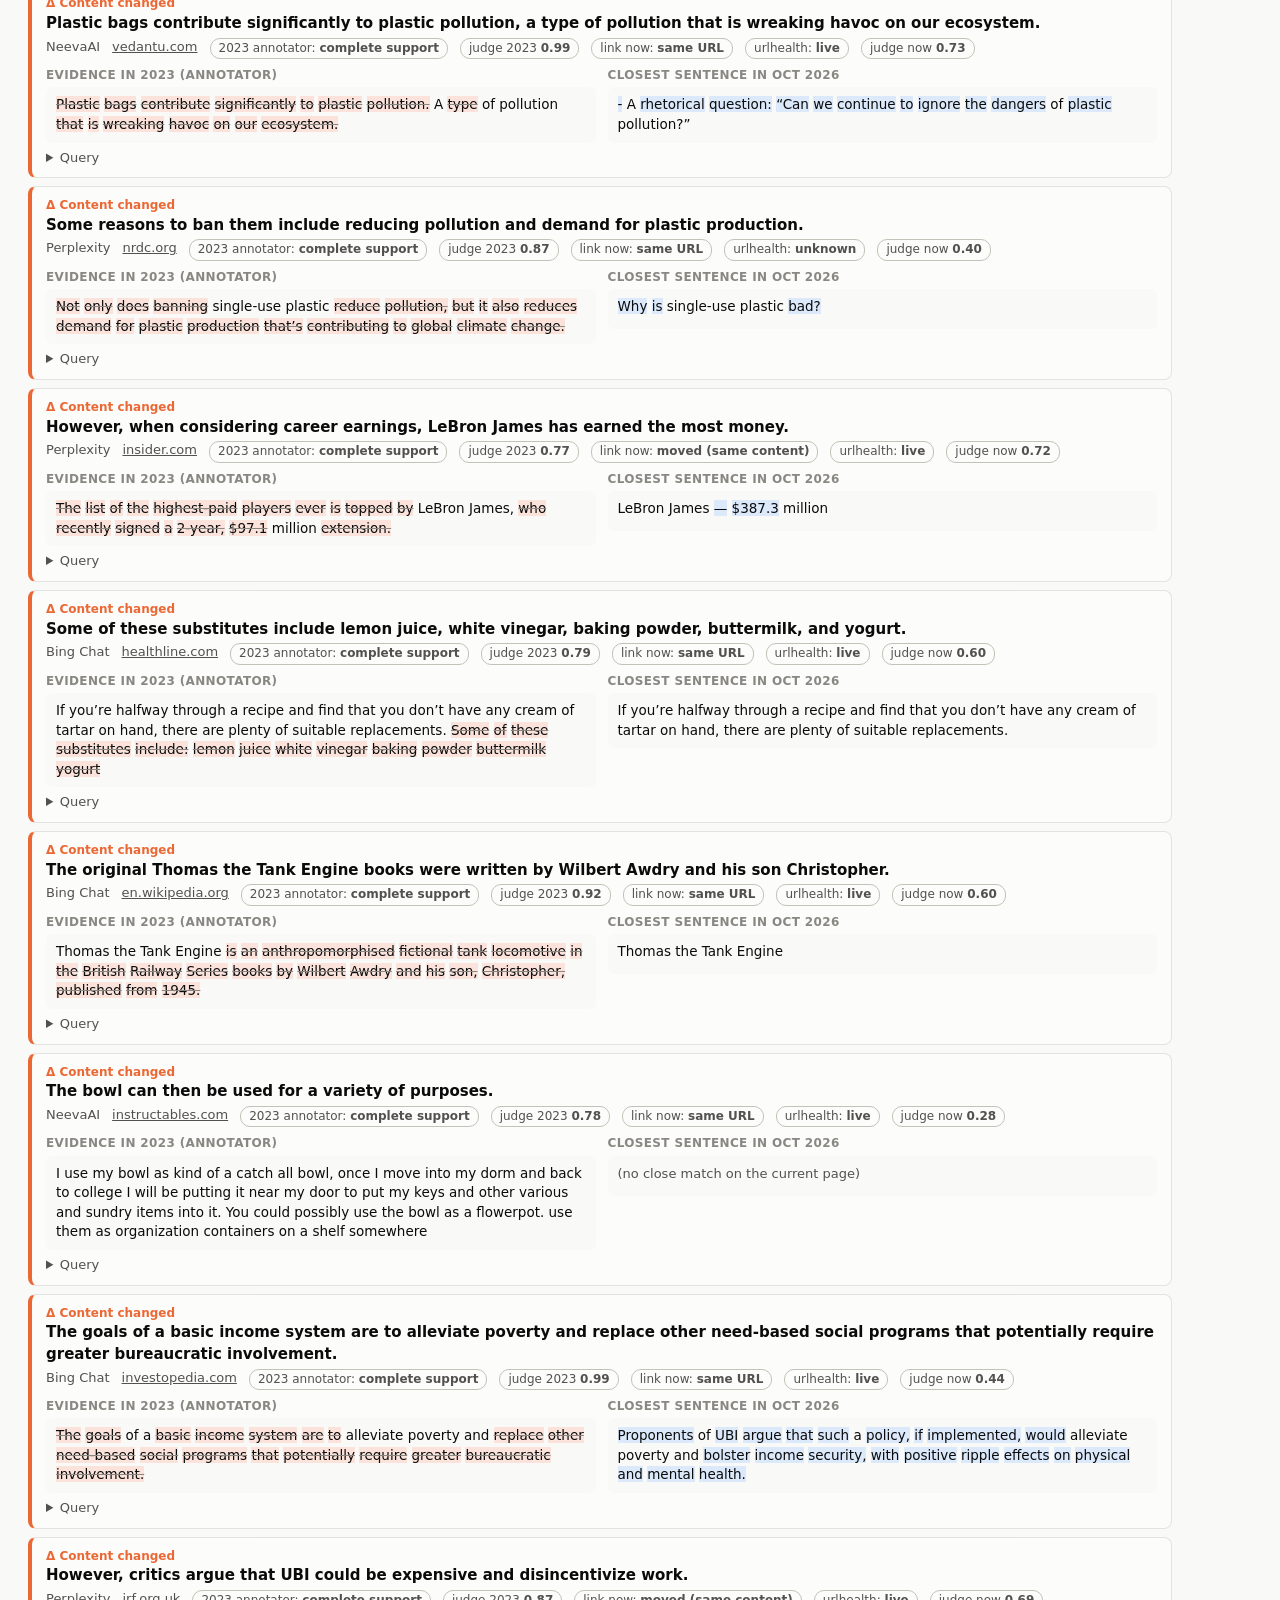
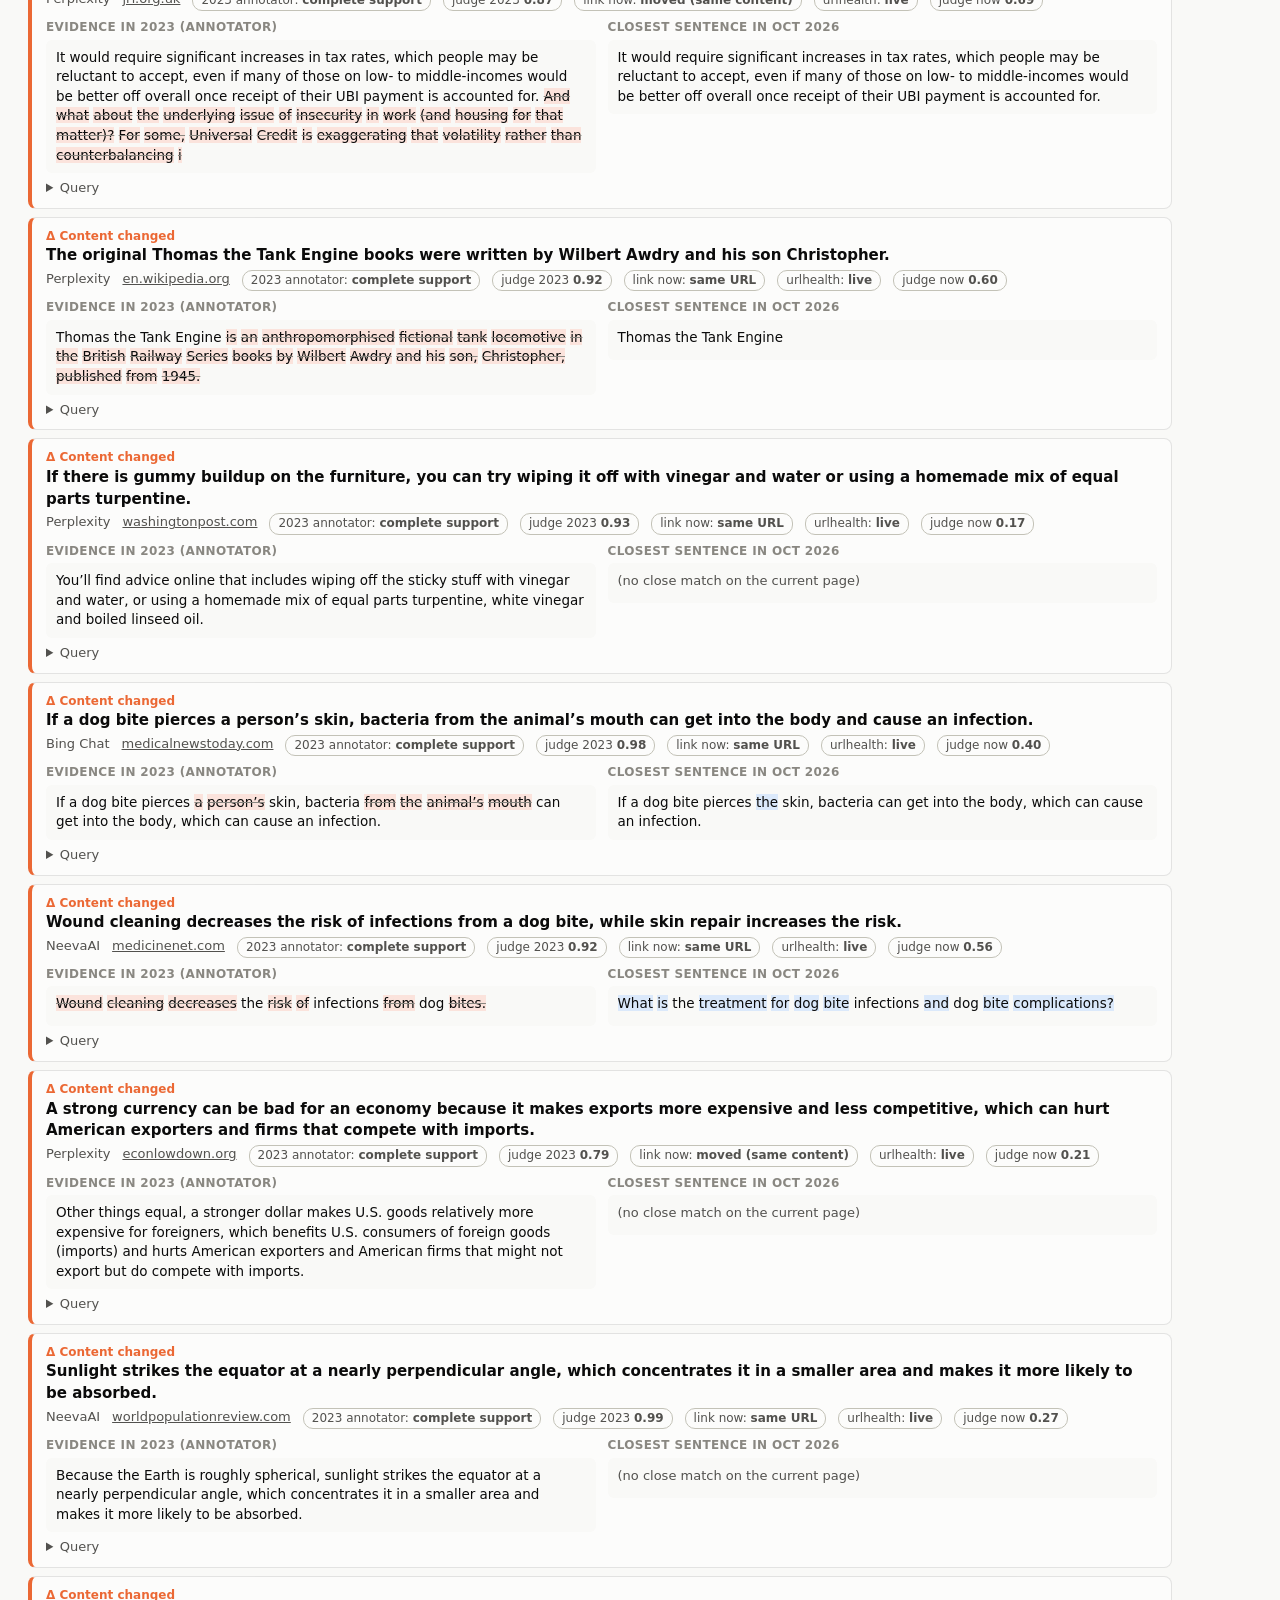
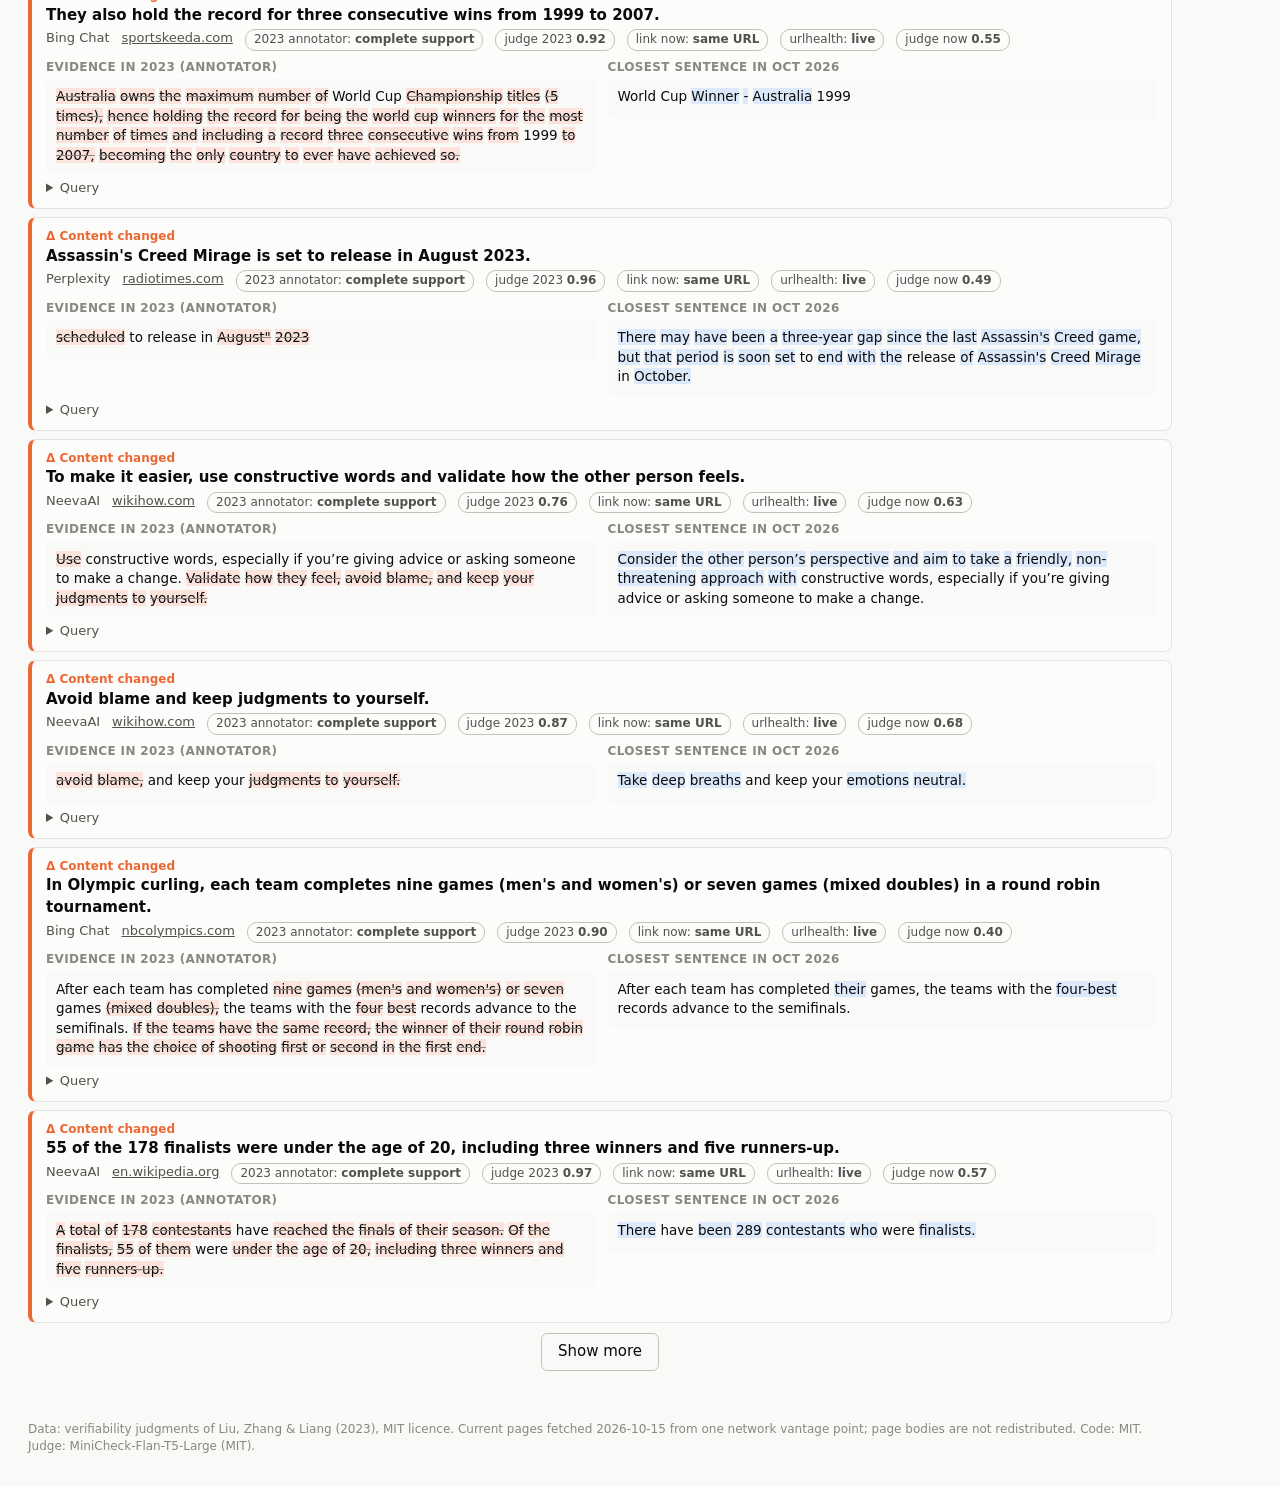
==== commit 0a90a3c2: "Replay recorded checks in the static explorer, add highlighted cases, re-record a narrated two-minut" ====
--- a/app/static/index.html
+++ b/app/static/index.html
@@ -12,7 +12,7 @@
   <h1>CiteDrift</h1>
   <p>Checks every statement–citation pair of an AI search answer twice: against the page as it was when it was cited,
   and against the page today. Everything runs locally on one consumer GPU.</p>
-  <p class="links"><a href="https://seungbum.github.io/citedrift/citedrift_demo.mp4" target="_blank" rel="noopener">&#9654; Watch the demo video (74 s)</a>
+  <p class="links"><a href="https://seungbum.github.io/citedrift/citedrift_demo.mp4" target="_blank" rel="noopener">&#9654; Watch the demo video (2 min)</a>
   <a href="https://github.com/seungbum/citedrift" target="_blank" rel="noopener">Code and data on GitHub</a></p>
 </header>
 <nav>
@@ -25,6 +25,10 @@
     <div class="panel">
       <div class="hero" id="hero"></div>
       <div class="note" id="uhNote" style="margin-top:12px"></div>
+    </div>
+    <div class="panel">
+      <div class="note"><b>Three citations that drifted</b> (click one to open it below)</div>
+      <div class="cases" id="cases"></div>
     </div>
     <div class="panel">
       <div class="note" id="barTitle"></div>
@@ -48,6 +52,12 @@
   <section id="check" class="hidden">
     <div class="panel">
       <div id="checkStatus" class="note"></div>
+      <div id="replayBox" class="replay hidden">
+        <label class="f" for="replaySel">No GPU here? Replay a recorded check of a real 2023 AI search answer</label>
+        <div class="row"><select id="replaySel"></select><button class="act" id="replayBtn">Replay check</button></div>
+        <p class="note">Recorded outcomes of the October 2026 re-check, played back page by page (a live check
+        gave the same outcome for 93% of pairs). A live check of your own answer needs the local server.</p>
+      </div>
       <label class="f" for="answer">Answer text, with citation markers like [1] [2]</label>
       <textarea id="answer" rows="7"></textarea>
       <label class="f" for="urls">Cited URLs, one per line, in marker order ([1] is the first line)</label>
--- a/app/static/style.css
+++ b/app/static/style.css
@@ -80,3 +80,16 @@
 table.t th:first-child, table.t td:first-child { text-align: left; }
 .hidden { display: none; }
 footer { color: var(--muted); font-size: 12px; padding: 0 28px 30px; max-width: 1200px; }
+.cases { display: grid; grid-template-columns: repeat(auto-fit, minmax(240px, 1fr)); gap: 10px; margin-top: 8px; }
+.case { text-align: left; font: inherit; font-size: 14px; color: var(--ink); background: var(--page); cursor: pointer;
+  border: 1px solid var(--ring); border-left: 4px solid var(--c-never); border-radius: 8px; padding: 10px 12px; }
+.case.content_changed { border-left-color: var(--c-changed); } .case.link_lost { border-left-color: var(--c-lost); }
+.case:hover { outline: 2px solid var(--ink); outline-offset: 1px; }
+.case .cls { display: block; margin-bottom: 3px; }
+.replay { border: 1px dashed var(--axis); border-radius: 8px; padding: 4px 12px 2px; margin: 10px 0 6px; }
+.replay .row { display: flex; gap: 10px; flex-wrap: wrap; }
+.replay select { font: inherit; padding: 6px 8px; border: 1px solid var(--axis); border-radius: 6px; background: var(--surface);
+  color: var(--ink); flex: 1; min-width: 220px; }
+.card.fresh { animation: fresh 0.6s ease-out; }
+@keyframes fresh { from { opacity: 0; transform: translateY(6px); } to { opacity: 1; transform: none; } }
+@media (prefers-reduced-motion: reduce) { .card.fresh { animation: none; } }
